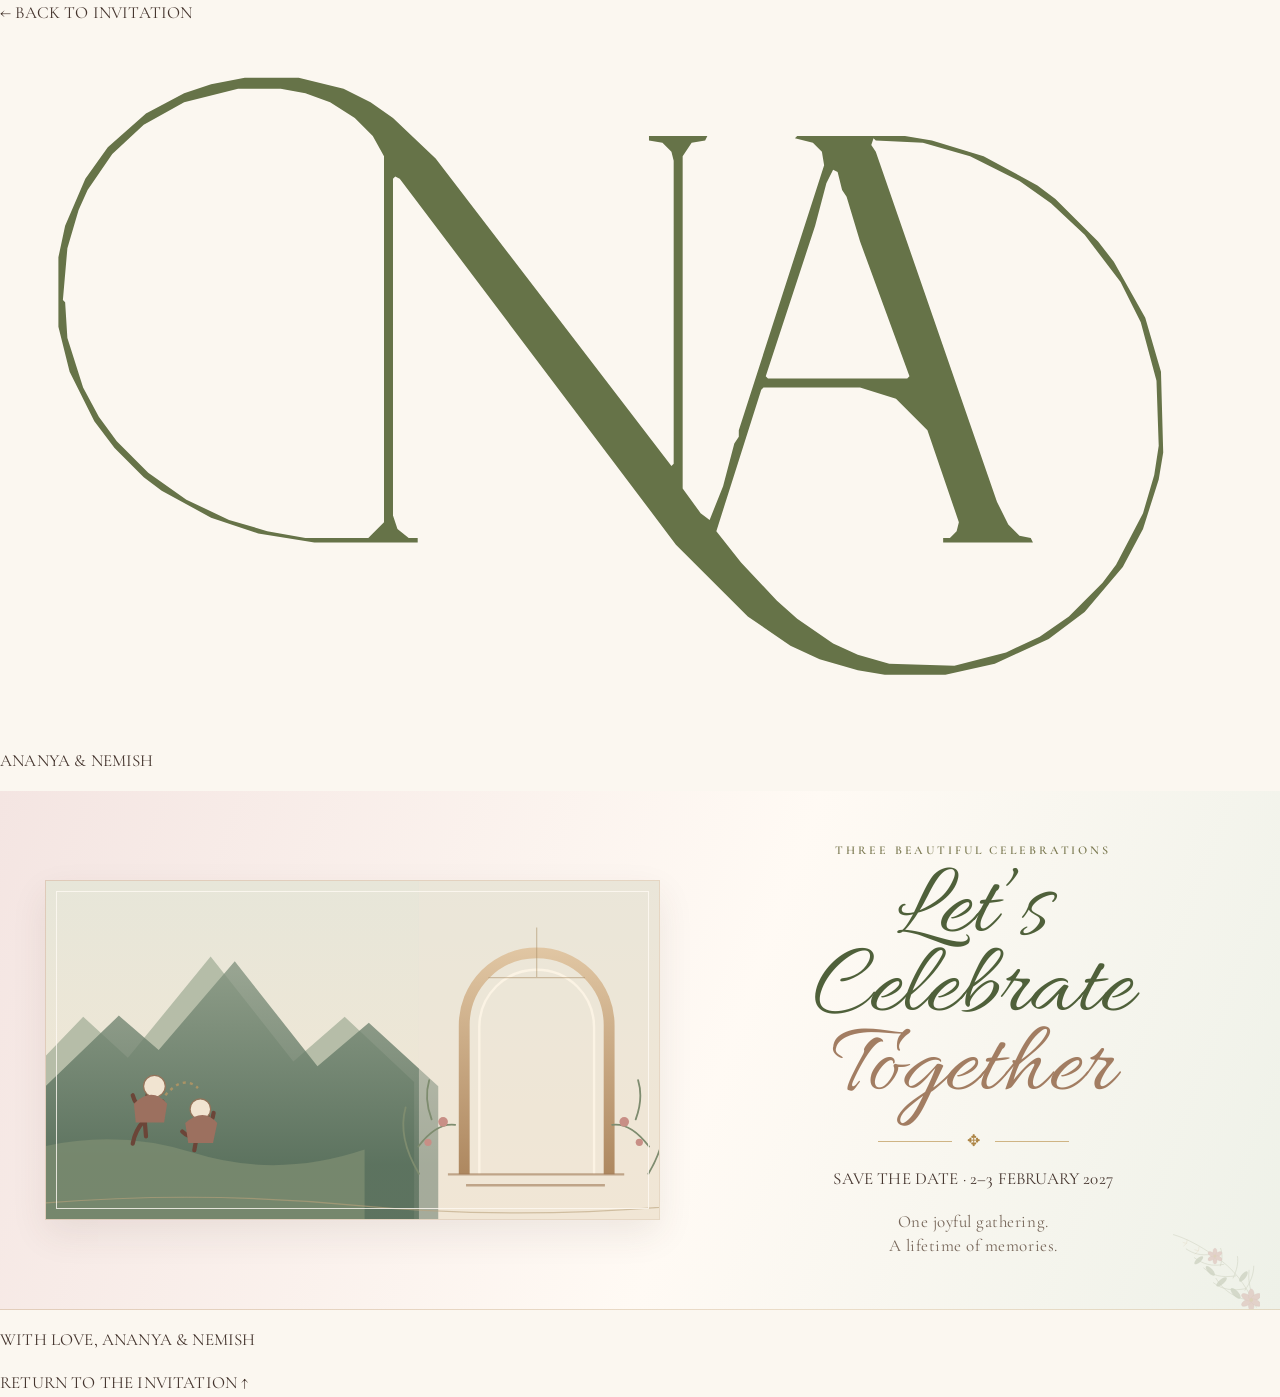
==== celebrate.html @ 3c519f2b "Add dedicated Let's Celebrate page" ====
<!doctype html>
<html lang="en">
<head>
<meta charset="utf-8"><meta name="viewport" content="width=device-width,initial-scale=1">
<meta name="theme-color" content="#fbf7f0">
<title>Let's Celebrate Together · Ananya &amp; Nemish</title>
<link rel="preconnect" href="https://fonts.googleapis.com"><link rel="preconnect" href="https://fonts.gstatic.com" crossorigin>
<link href="https://fonts.googleapis.com/css2?family=Allura&family=Cormorant+Garamond:wght@400;500;600;700&display=swap" rel="stylesheet">
<link rel="stylesheet" href="styles.css">
</head>
<body class="event-detail-page celebrate-page">
<header class="event-page-header"><a href="index.html" class="event-page-back">← BACK TO INVITATION</a><img src="assets/na-monogram.svg" alt="NA monogram"><p>ANANYA <span>&amp;</span> NEMISH</p></header>
<main class="event-page-main"><section class="celebrate-section reveal-section" id="celebrate">
      <div class="celebrate-image">
        <img src="assets/moments-illustration.svg" alt="A romantic garden landscape with a palace arch, hills and a couple walking together">
      </div>
      <div class="celebrate-copy">
        <p class="eyebrow">THREE BEAUTIFUL CELEBRATIONS</p>
        <h2>Let’s Celebrate<br><em>Together</em></h2>
        <div class="ornament-divider"><span></span><b>✥</b><span></span></div>
        <p class="save-date-line">SAVE THE DATE · 2–3 FEBRUARY 2027</p>
        <p>One joyful gathering.<br>A lifetime of memories.</p>
        
      </div>
      <div class="celebrate-floral" aria-hidden="true"></div>
    </section></main>
<footer class="event-page-footer"><p>WITH LOVE, ANANYA &amp; NEMISH</p><a href="index.html">RETURN TO THE INVITATION ↑</a></footer>
<script src="script.js" defer></script>
</body></html>
---- styles.css ----
:root{
  --paper:#fbf7f0;
  --paper-light:#fffdf9;
  --blush:#f2e3e2;
  --blush-deep:#ead0d1;
  --sage:#9ba78f;
  --sage-soft:#e8eee4;
  --olive:#566541;
  --gold:#ad8546;
  --gold-light:#cfb484;
  --ink:#44342d;
  --muted:#76665e;
  --line:rgba(162,128,75,.34);
  --serif:'Cormorant Garamond',Georgia,serif;
  --script:'Allura',cursive;
  --max:1320px;
}
*{box-sizing:border-box}
html{scroll-behavior:smooth;scroll-padding-top:20px}
body{margin:0;background:var(--paper);color:var(--ink);font-family:var(--serif);font-size:17px;line-height:1.55;letter-spacing:.01em}
a{color:inherit;text-decoration:none}
button,input,select,textarea{font:inherit}
::selection{background:#e7d2d1;color:#46342e}
img{max-width:100%}
.audio-engine{position:fixed;left:-10000px;top:0;width:180px;height:180px;overflow:hidden;pointer-events:none}
.audio-engine iframe{width:180px;height:180px}
.sound-toggle{
  position:fixed;z-index:90;top:18px;right:20px;width:46px;height:46px;border-radius:50%;
  display:grid;place-items:center;border:1px solid rgba(164,129,72,.55);
  background:rgba(255,251,244,.92);color:var(--olive);box-shadow:0 5px 20px rgba(57,43,32,.11);
  cursor:pointer;transition:background .25s,border-color .25s,transform .25s;
}
.sound-toggle:hover{transform:translateY(-2px);background:#f1e7d9}
.sound-symbol{font-size:23px;line-height:1;color:var(--olive)}
.sound-toggle[aria-pressed=true]{background:var(--olive);border-color:var(--olive);color:white}
.sound-toggle[aria-pressed=true] .sound-symbol{color:white}
#soundLabel{position:absolute;width:1px;height:1px;overflow:hidden;clip:rect(0,0,0,0);white-space:nowrap}
.eyebrow{margin:0;color:var(--gold);font-size:12px;font-weight:600;letter-spacing:.24em;line-height:1.65;text-transform:uppercase}
.ornament-divider{display:flex;align-items:center;justify-content:center;gap:15px;color:var(--gold);margin:18px auto}
.ornament-divider span{width:74px;height:1px;background:var(--gold-light)}
.ornament-divider b{font-size:16px;font-weight:400;line-height:1}
.hero{
  min-height:610px;position:relative;isolation:isolate;overflow:hidden;
  display:flex;align-items:center;justify-content:center;text-align:center;
  padding:68px 24px 54px;
  background:
    radial-gradient(ellipse at 50% 22%,rgba(255,255,255,.9),transparent 53%),
    linear-gradient(135deg,#fffaf4 0%,#f8eeea 48%,#f3f3e9 100%);
}
.hero-border{position:absolute;inset:17px clamp(12px,3vw,38px);border:1px solid rgba(168,134,79,.34);pointer-events:none}
.hero-border:before,.hero-border:after{content:"";position:absolute;width:42px;height:42px;border-color:rgba(173,133,70,.55);border-style:solid}
.hero-border:before{top:9px;left:9px;border-width:1px 0 0 1px}
.hero-border:after{right:9px;bottom:9px;border-width:0 1px 1px 0}
.hero-floral{position:absolute;width:min(26vw,330px);height:min(26vw,330px);background:url('assets/floral-corners.svg') left top/contain no-repeat;opacity:.83;pointer-events:none;z-index:-1}
.hero-floral-left{left:-20px;top:-10px}
.hero-floral-right{right:-20px;top:-10px;transform:scaleX(-1)}
.hero-arch{
  position:absolute;z-index:-1;top:42px;left:50%;transform:translateX(-50%);
  width:min(760px,78vw);height:505px;border:1px solid rgba(184,149,91,.24);
  border-bottom:0;border-radius:52% 52% 0 0/34% 34% 0 0;pointer-events:none;
}
.hero-arch:before{content:"";position:absolute;inset:22px 22px 0;border:1px solid rgba(184,149,91,.16);border-bottom:0;border-radius:52% 52% 0 0/34% 34% 0 0}
.hero-content{position:relative;z-index:1;width:min(900px,100%)}
.hero-monogram{display:block;width:128px;height:91px;object-fit:contain;margin:0 auto 21px}
.hero .eyebrow{margin-bottom:17px;color:#736b3f;font-size:13px;letter-spacing:.28em}
.couple-names{
  display:flex;align-items:baseline;justify-content:center;gap:clamp(12px,2.5vw,30px);
  margin:0 auto;color:var(--olive);font:400 clamp(76px,10vw,132px)/.88 var(--script);
  white-space:nowrap;
}
.couple-names i{font:400 .44em/1 var(--script);color:var(--gold);font-style:normal}
.hero .ornament-divider{margin:25px auto 14px}
.hero-date{margin:0;color:#473a2f;font:600 19px/1.5 var(--serif);letter-spacing:.25em}
.hero-venue{margin:7px 0 17px;color:#66564b;font-size:13px;font-weight:600;letter-spacing:.19em}
.hero-venue span{color:var(--gold);padding:0 5px}
.hero-countdown{display:flex;justify-content:center;align-items:center;gap:clamp(15px,3vw,32px);margin:19px auto 18px}
.hero-countdown>div{display:flex;flex-direction:column;align-items:center;min-width:42px}
.hero-countdown strong{font-size:22px;font-weight:500;line-height:1.1;color:#6b7252;font-variant-numeric:tabular-nums}
.hero-countdown span{font-size:9px;letter-spacing:.2em;color:#8a7968}
.hero-countdown i{height:25px;width:1px;background:var(--line)}
.scroll-link{display:inline-flex;flex-direction:column;align-items:center;gap:6px;margin-top:11px;color:#8a795e;font-size:9px;font-weight:600;letter-spacing:.22em}
.scroll-link span{font-size:18px;color:var(--gold);animation:arrowFloat 1.8s ease-in-out infinite}
@keyframes arrowFloat{0%,100%{transform:translateY(0)}50%{transform:translateY(6px)}}
.families-section{
  position:relative;isolation:isolate;overflow:hidden;padding:47px 24px 54px;
  background:linear-gradient(105deg,#fffaf5 0%,#fffdf9 48%,#fbf5f0 100%);
  border-top:1px solid rgba(181,145,89,.23);border-bottom:1px solid rgba(181,145,89,.23);
}
.section-floral{position:absolute;top:12px;width:180px;height:230px;z-index:-1;background:url('assets/floral-corners.svg') left top/contain no-repeat;opacity:.65}
.section-floral-left{left:-18px}
.section-floral-right{right:-18px;transform:scaleX(-1)}
.families-heading{text-align:center;position:relative;z-index:1}
.families-heading .eyebrow{font-size:13px;letter-spacing:.26em;color:var(--olive)}
.families-heading h2{margin:2px 0 0;color:#886f59;font:italic 400 35px/1.05 var(--serif)}
.families-heading .ornament-divider{margin:13px auto 18px}
.family-grid{
  max-width:1180px;margin:0 auto;display:grid;grid-template-columns:minmax(0,1fr) 150px minmax(0,1fr);
  align-items:center;gap:clamp(20px,4vw,54px);position:relative;z-index:1;
}
.family-card{text-align:center;padding:8px 15px 13px}
.family-role{margin:0 0 12px;color:var(--gold);font-size:12px;font-weight:600;letter-spacing:.24em}
.family-card h3{margin:0 0 10px;color:#43362f;font:600 clamp(26px,2.4vw,36px)/1.08 var(--serif);letter-spacing:.025em}
.parent-line{margin:0;color:#665851;font-size:19px;line-height:1.3;font-weight:500}
.family-emblem{height:112px;display:flex;align-items:center;justify-content:center;gap:14px}
.family-emblem img{width:112px;height:85px;object-fit:contain}
.emblem-rule{height:85px;width:1px;background:rgba(171,135,79,.46)}
.celebrate-section{
  position:relative;max-width:1400px;margin:0 auto;padding:28px clamp(20px,3.5vw,48px);
  display:grid;grid-template-columns:1.08fr .92fr;gap:clamp(26px,4vw,58px);align-items:center;
  background:linear-gradient(110deg,#f4e5e2 0%,#fffaf4 56%,#eef1e8 100%);
  border-bottom:1px solid rgba(173,133,70,.25);
}
.celebrate-image{position:relative;min-height:338px;overflow:hidden;border:1px solid rgba(169,132,81,.29);box-shadow:0 14px 34px rgba(76,54,44,.09)}
.celebrate-image:after{content:"";position:absolute;inset:10px;border:1px solid rgba(255,251,244,.8);pointer-events:none}
.celebrate-image img{width:100%;height:100%;min-height:338px;display:block;object-fit:cover;object-position:center 44%;transition:transform 1s ease}
.celebrate-section:hover .celebrate-image img{transform:scale(1.025)}
.celebrate-copy{text-align:center;padding:22px 15px;position:relative;z-index:1}
.celebrate-copy .eyebrow{color:#7b7951}
.celebrate-copy h2{margin:12px 0 0;color:#4f603a;font:400 clamp(70px,8vw,104px)/.77 var(--script)}
.celebrate-copy h2 em{font-style:normal;color:#a27d62}
.celebrate-copy .ornament-divider{margin:24px auto 17px}
.celebrate-copy>p:last-child{margin:0;color:#77675a;font-size:17px;line-height:1.45;letter-spacing:.03em}
.celebrate-floral{position:absolute;right:0;bottom:0;width:170px;height:150px;background:url('assets/floral-corners.svg') right bottom/contain no-repeat;opacity:.3;transform:rotate(180deg);pointer-events:none}
.event-band{
  position:relative;max-width:1450px;margin:0 auto;padding:24px clamp(18px,3.6vw,52px);
  display:grid;grid-template-columns:minmax(250px, .95fr) minmax(205px,.72fr) minmax(410px,1.35fr);
  gap:clamp(20px,3vw,42px);align-items:center;min-height:350px;
  border-bottom:1px solid rgba(166,133,89,.31);scroll-margin-top:16px;
}
.haldi-band{background:linear-gradient(100deg,#fff7e8 0%,#fcf4e9 55%,#fffaf3 100%)}
.mehendi-band{background:linear-gradient(100deg,#f4e5e4 0%,#f7eeee 52%,#fcf7f1 100%)}
.wedding-band{background:linear-gradient(100deg,#edf2e9 0%,#f2f4ed 55%,#fffaf6 100%)}
.event-photo{position:relative;height:294px;overflow:hidden;border:1px solid rgba(158,125,79,.32);box-shadow:0 10px 26px rgba(66,47,38,.10);background:#f1e6d9}
.event-photo:after{content:"";position:absolute;inset:8px;border:1px solid rgba(255,250,241,.8);pointer-events:none}
.event-photo img{display:block;width:100%;height:100%;object-fit:cover;object-position:center 48%;transition:transform 1s ease}
.event-band:hover .event-photo img{transform:scale(1.035)}
.event-title{text-align:center;padding:12px 0}
.event-kicker{margin:0 0 8px;color:#97764e;font-size:10px;font-weight:600;letter-spacing:.18em}
.event-title h2{margin:0;color:#596544;font:400 clamp(64px,6vw,86px)/.82 var(--script);white-space:nowrap}
.event-subtitle{margin:9px 0 0;color:#59493d;font-size:14px;font-weight:600;letter-spacing:.21em;line-height:1.2}
.small-flourish{display:inline-block;margin-top:14px;color:var(--gold);font-size:17px}
.event-details{min-width:0;padding:10px 0 8px}
.event-facts{display:flex;flex-direction:column;gap:7px;margin:0 0 15px;padding:0 0 15px;border-bottom:1px solid rgba(169,133,77,.28)}
.event-facts p{display:flex;align-items:center;gap:10px;margin:0;color:#56483d;line-height:1.2}
.fact-icon{width:20px;flex:0 0 20px;text-align:center;color:#b28b49;font-size:19px;line-height:1}
.fact-label{font-size:13px;letter-spacing:.095em;font-weight:600}
.event-facts strong{font-size:17px;letter-spacing:.06em;font-weight:700;color:#4f5a3b}
.music-note{font-size:23px}
.dress-code h3{display:flex;align-items:center;justify-content:center;gap:9px;margin:0 0 13px;color:#6b5a48;font-size:11px;font-weight:600;letter-spacing:.2em;text-align:center}
.dress-code h3 span{display:block;width:31px;height:1px;background:#c6aa7a}
.palette-grid{display:grid;grid-template-columns:repeat(4,minmax(0,1fr));gap:clamp(5px,1.1vw,14px);align-items:start}
.palette-swatch{min-width:0;display:flex;align-items:center;flex-direction:column;text-align:center;gap:2px}
.paint-mark{
  display:block;width:clamp(51px,5vw,76px);height:27px;margin:0 auto 2px;
  background:var(--swatch);-webkit-mask:url('assets/paint-stroke.svg') center/100% 100% no-repeat;
  mask:url('assets/paint-stroke.svg') center/100% 100% no-repeat;
  filter:drop-shadow(0 1px 1px rgba(87,67,47,.14));
}
.palette-swatch b{display:block;max-width:100%;color:#5d5146;font-size:10px;line-height:1.25;letter-spacing:.02em;font-weight:700}
.palette-swatch code{font-family:var(--serif);font-size:12px;line-height:1.15;color:#827363;letter-spacing:.04em}
.dress-note{margin:9px 0 0;color:#83776a;font-size:11px;text-align:center;font-style:italic}
.venue-section{
  position:relative;isolation:isolate;overflow:hidden;padding:76px 24px 68px;text-align:center;
  background:linear-gradient(140deg,#f0f3e9 0%,#fdf9f2 51%,#f3e7e6 100%);
  border-bottom:1px solid rgba(169,132,80,.25);
}
.venue-floral{position:absolute;top:-5px;width:230px;height:270px;background:url('assets/floral-corners.svg') left top/contain no-repeat;opacity:.75;z-index:-1}
.venue-floral-left{left:-15px}
.venue-floral-right{right:-15px;transform:scaleX(-1)}
.venue-content{max-width:760px;margin:0 auto;position:relative;z-index:1}
.venue-content .eyebrow{color:#79835c}
.venue-content h2{margin:8px 0 0;color:#4e5e3d;font:400 clamp(39px,5vw,58px)/1.03 var(--serif);letter-spacing:.035em}
.venue-location{margin:7px 0 12px;color:#93764e;font-size:12px;font-weight:700;letter-spacing:.23em}
.venue-address{margin:0;color:#74675d;font-size:16px;line-height:1.4}
.map-link{display:inline-flex;align-items:center;gap:12px;margin:20px auto 25px;padding:10px 28px;border:1px solid #aa8249;border-radius:40px;color:#8a6539;font-size:11px;font-weight:700;letter-spacing:.18em;transition:background .25s,color .25s}
.map-link:hover{background:#a27a45;color:#fff}
.map-link span{font-size:16px}
.stay-details{display:flex;justify-content:center;align-items:center;gap:32px;margin:0 auto;padding-top:17px;border-top:1px solid rgba(162,128,75,.25);max-width:480px}
.stay-details div{display:flex;flex-direction:column;gap:1px}
.stay-details span{color:#927a5d;font-size:10px;letter-spacing:.18em;font-weight:700}
.stay-details strong{font-size:15px;font-weight:700;letter-spacing:.06em}
.stay-details small{font-size:13px;color:#817469}
.stay-details i{display:block;height:42px;width:1px;background:var(--line)}
.rsvp-section{
  position:relative;isolation:isolate;overflow:hidden;padding:76px 24px 82px;text-align:center;
  background:linear-gradient(110deg,#f8eded 0%,#fffaf4 50%,#edf2e9 100%);
}
.rsvp-frame{position:absolute;inset:28px clamp(12px,4vw,54px);border:1px solid rgba(174,135,79,.32);pointer-events:none;z-index:-1}
.rsvp-frame:before{content:"";position:absolute;left:50%;top:-1px;transform:translateX(-50%);width:min(470px,70%);height:95px;border:1px solid rgba(174,135,79,.28);border-bottom:0;border-radius:50% 50% 0 0/100% 100% 0 0;background:rgba(255,250,244,.16)}
.rsvp-floral{position:absolute;top:0;width:240px;height:310px;background:url('assets/floral-corners.svg') left top/contain no-repeat;opacity:.67;z-index:-1}
.rsvp-floral-left{left:-5px}
.rsvp-floral-right{right:-5px;transform:scaleX(-1)}
.rsvp-inner{max-width:700px;margin:0 auto;position:relative;z-index:1}
.rsvp-inner .eyebrow{color:#927453}
.rsvp-inner h2{margin:2px 0 0;color:#596744;font:400 clamp(65px,8vw,88px)/.9 var(--script)}
.rsvp-inner h2 em{font-style:normal;color:#a77e67}
.rsvp-intro{margin:10px auto 25px;color:#76665c;font-size:17px}
.rsvp-form{position:relative;padding:30px clamp(18px,4vw,46px);background:rgba(255,253,249,.9);border:1px solid rgba(168,132,81,.36);box-shadow:0 14px 38px rgba(72,51,43,.07);text-align:left}
.rsvp-form:before{content:"";position:absolute;inset:8px;border:1px solid rgba(168,132,81,.18);pointer-events:none}
.form-grid{display:grid;grid-template-columns:.65fr 1.35fr;gap:15px 14px;position:relative;z-index:1}
.field{display:flex;flex-direction:column;gap:5px;min-width:0}
.field>span,.attendance legend{font-family:var(--serif);color:#75634f;font-size:12px;letter-spacing:.16em;font-weight:700}
.field small{font-size:10px;letter-spacing:.04em;color:#9a8876}
.field input,.field select,.field textarea{width:100%;border:1px solid #d8c9b9;border-radius:0;background:#fffdf9;color:#4d3e34;padding:11px 12px;font-size:15px;outline:none;transition:border-color .2s,box-shadow .2s}
.field textarea{resize:vertical;min-height:72px}
.field input:focus,.field select:focus,.field textarea:focus{border-color:#9e875f;box-shadow:0 0 0 3px rgba(173,133,70,.11)}
.attendance{grid-column:1/-1;display:grid;grid-template-columns:1fr 1fr;gap:10px;border:0;padding:0;margin:0}
.attendance legend{grid-column:1/-1;padding:0 0 3px}
.attendance label{position:relative;cursor:pointer;min-width:0}
.attendance input{position:absolute;inset:0;opacity:0;cursor:pointer}
.attendance label span{display:flex;align-items:center;justify-content:center;min-height:53px;padding:10px;border:1px solid #d8c9b9;background:#fffdf9;color:#66564c;transition:.2s}
.attendance b{font:600 19px/1.1 var(--serif)}
.attendance input:checked+span{background:#edf1e7;border-color:#8d9a7e;box-shadow:inset 0 0 0 1px #8d9a7e}
.attendance input:focus-visible+span{outline:2px solid var(--gold);outline-offset:2px}
.guest-field,.note-field{grid-column:1/-1}
.submit-rsvp{position:relative;z-index:1;display:flex;width:100%;justify-content:space-between;align-items:center;margin-top:20px;padding:13px 17px;border:1px solid #78845f;background:#78845f;color:#fffdf6;font-size:11px;letter-spacing:.19em;font-weight:700;cursor:pointer;transition:background .2s}
.submit-rsvp:hover{background:#586846}
.submit-rsvp span{font-size:18px}
.form-note{position:relative;z-index:1;margin:12px 0 0;text-align:center;color:#958576;font-size:11px}
.form-feedback{position:relative;z-index:1;margin-top:13px;padding:12px;border:1px solid #a8b49b;background:#edf2e9;color:#4e613f;text-align:center;font-size:14px}
.form-feedback[hidden],.guest-field[hidden]{display:none!important}
.site-footer{
  position:relative;isolation:isolate;overflow:hidden;min-height:360px;padding:74px 20px 58px;text-align:center;
  background:linear-gradient(180deg,#f5eeea 0%,#f9f5eb 100%);
}
.footer-garden{position:absolute;z-index:-1;left:0;right:0;bottom:0;height:275px;background:url('assets/footer-landscape.svg') center bottom/100% 100% no-repeat;opacity:.9}
.footer-content{position:relative;z-index:1;max-width:760px;margin:0 auto}
.footer-monogram{display:block;width:112px;height:75px;object-fit:contain;margin:0 auto 12px}
.footer-rule{display:flex;align-items:center;justify-content:center;gap:12px;color:var(--gold);margin:0 auto 12px}
.footer-rule span{width:68px;height:1px;background:var(--gold-light)}
.footer-rule b{font-size:16px;font-weight:400}
.footer-names{margin:0;color:#4e4838;font-size:18px;font-weight:700;letter-spacing:.25em}
.footer-names i{color:var(--gold);font-style:normal;padding:0 7px}
.footer-date{margin:8px 0 0;color:#84745d;font-size:11px;letter-spacing:.18em;font-weight:600}
.footer-date span{color:var(--gold);padding:0 5px}
.footer-thanks{margin:26px auto 12px;color:#786d5d;font-size:14px;letter-spacing:.16em}
.back-to-top{display:inline-block;margin-top:5px;padding-bottom:4px;border-bottom:1px solid var(--gold-light);color:#826b48;font-size:10px;letter-spacing:.19em;font-weight:700}
.reveal-section{opacity:0;transform:translateY(18px);transition:opacity .7s ease,transform .7s ease}
.reveal-section.is-visible{opacity:1;transform:translateY(0)}
@media(min-width:1200px){
  .hero{min-height:760px}
  .hero-monogram{width:145px;height:105px}
  .couple-names{font-size:142px}
  .event-photo{height:320px}
  .event-band{min-height:385px}
  .palette-grid{gap:13px}
  .paint-mark{width:78px;height:28px}
}
@media(max-width:1000px){
  .event-band{grid-template-columns:minmax(210px,.85fr) minmax(160px,.65fr) minmax(330px,1.4fr);gap:19px;padding-left:22px;padding-right:22px}
  .event-photo{height:270px}
  .event-title h2{font-size:68px}
  .event-kicker{font-size:9px}
  .palette-swatch b{font-size:9px}
  .palette-swatch code{font-size:11px}
  .paint-mark{height:24px}
}
@media(max-width:760px){
  .hero{min-height:670px;padding:75px 18px 50px}
  .hero-floral{width:220px;height:220px}
  .hero-arch{width:89vw;height:470px;top:55px}
  .hero-monogram{width:110px;height:80px}
  .couple-names{font-size:clamp(74px,14vw,108px);gap:13px}
  .hero .eyebrow{font-size:11px;letter-spacing:.2em}
  .hero-date{font-size:17px;letter-spacing:.18em}
  .hero-venue{font-size:11px;letter-spacing:.13em}
  .families-section{padding:39px 16px 42px}
  .families-heading .eyebrow{font-size:11px}
  .families-heading h2{font-size:30px}
  .family-grid{grid-template-columns:1fr 90px 1fr;gap:7px}
  .family-card{padding:7px 5px}
  .family-role{font-size:10px;letter-spacing:.16em;margin-bottom:9px}
  .family-card h3{font-size:clamp(20px,4vw,26px)}
  .parent-line{font-size:15px}
  .family-emblem{height:90px;gap:7px}
  .family-emblem img{width:78px;height:68px}
  .emblem-rule{height:66px}
  .celebrate-section{grid-template-columns:1fr 1fr;gap:15px;padding:18px}
  .celebrate-image,.celebrate-image img{min-height:260px;height:260px}
  .celebrate-copy h2{font-size:67px}
  .celebrate-copy .eyebrow{font-size:9px;letter-spacing:.15em}
  .celebrate-copy>p:last-child{font-size:14px}
  .event-band{grid-template-columns:1fr 1fr;grid-template-areas:"photo title" "details details";gap:17px;padding:20px 18px 22px;min-height:0}
  .event-photo{grid-area:photo;height:245px}
  .event-title{grid-area:title;align-self:center}
  .event-title h2{font-size:72px}
  .event-details{grid-area:details;padding:0 4px}
  .event-facts{display:grid;grid-template-columns:1fr 1fr;column-gap:14px;row-gap:7px}
  .event-facts p:last-child:nth-child(3){grid-column:1/-1}
  .dress-code{padding-top:2px}
  .palette-grid{gap:7px}
  .paint-mark{width:65px;height:24px}
  .palette-swatch b{font-size:9px}
  .palette-swatch code{font-size:11px}
  .venue-section{padding:60px 18px 55px}
  .venue-floral{width:150px;height:200px}
  .rsvp-section{padding:58px 16px 65px}
  .rsvp-floral{width:140px;height:220px}
  .site-footer{padding:60px 16px 55px}
  .footer-garden{height:230px}
}
@media(max-width:520px){
  .sound-toggle{top:12px;right:12px;width:39px;height:39px}
  .hero{min-height:650px;padding:64px 15px 48px}
  .hero-border{inset:11px}
  .hero-floral{width:150px;height:170px;opacity:.63}
  .hero-arch{width:94vw;height:430px;top:48px}
  .hero-monogram{width:96px;height:70px;margin-bottom:19px}
  .hero .eyebrow{font-size:9px;letter-spacing:.16em;margin-bottom:20px}
  .couple-names{font-size:clamp(63px,17vw,82px);gap:7px}
  .couple-names i{font-size:.42em}
  .hero .ornament-divider{margin:20px auto 12px}
  .hero .ornament-divider span{width:53px}
  .hero-date{font-size:15px;letter-spacing:.13em}
  .hero-venue{font-size:9px;letter-spacing:.1em;line-height:1.5}
  .hero-countdown{gap:12px;margin:19px auto 15px}
  .hero-countdown strong{font-size:19px}
  .hero-countdown span{font-size:7px;letter-spacing:.12em}
  .hero-countdown i{height:21px}
  .scroll-link{font-size:8px;margin-top:8px}
  .families-section{padding:35px 16px 33px}
  .section-floral{width:115px;height:160px;opacity:.45}
  .families-heading .eyebrow{font-size:9px;letter-spacing:.18em}
  .families-heading h2{font-size:27px}
  .families-heading .ornament-divider{margin:11px auto 13px}
  .family-grid{grid-template-columns:1fr;gap:8px}
  .family-card{padding:8px 5px}
  .family-role{font-size:9px;margin-bottom:6px}
  .family-card h3{font-size:27px;margin-bottom:7px}
  .parent-line{font-size:16px;line-height:1.2}
  .family-emblem{height:57px;gap:12px}
  .family-emblem img{width:76px;height:55px}
  .emblem-rule{height:38px}
  .celebrate-section{grid-template-columns:1fr;padding:15px 15px 20px;gap:12px}
  .celebrate-image,.celebrate-image img{height:235px;min-height:235px}
  .celebrate-copy{padding:8px 5px 10px}
  .celebrate-copy h2{font-size:72px}
  .celebrate-copy .ornament-divider{margin:16px auto 10px}
  .celebrate-copy>p:last-child{font-size:13px}
  .event-band{grid-template-columns:1fr;grid-template-areas:"photo" "title" "details";gap:9px;padding:15px 14px 22px}
  .event-photo{height:235px}
  .event-title{padding:5px 0 0}
  .event-kicker{font-size:9px;margin-bottom:5px}
  .event-title h2{font-size:70px}
  .event-subtitle{font-size:11px;margin-top:3px}
  .small-flourish{margin-top:6px;font-size:14px}
  .event-details{padding:2px 0 0}
  .event-facts{display:flex;gap:7px;align-items:flex-start;padding-bottom:12px;margin-bottom:12px}
  .event-facts p{gap:8px}
  .fact-label{font-size:10px;letter-spacing:.09em}
  .event-facts strong{font-size:14px}
  .fact-icon{font-size:16px;width:18px;flex-basis:18px}
  .dress-code h3{font-size:10px;margin-bottom:10px}
  .dress-code h3 span{width:25px}
  .palette-grid{gap:5px}
  .paint-mark{width:57px;height:22px;margin-bottom:3px}
  .palette-swatch b{font-size:8px;line-height:1.2}
  .palette-swatch code{font-size:10px}
  .dress-note{font-size:10px}
  .venue-section{padding:51px 17px 48px}
  .venue-floral{width:115px;height:170px;opacity:.5}
  .venue-content h2{font-size:39px}
  .venue-location{font-size:10px;letter-spacing:.16em}
  .venue-address{font-size:15px}
  .map-link{margin:17px auto 22px;padding:9px 24px;font-size:10px}
  .stay-details{gap:21px}
  .stay-details span{font-size:9px}
  .stay-details strong{font-size:13px}
  .stay-details small{font-size:12px}
  .rsvp-section{padding:51px 15px 54px}
  .rsvp-frame{inset:12px}
  .rsvp-floral{width:110px;height:170px;opacity:.45}
  .rsvp-inner .eyebrow{font-size:9px;letter-spacing:.16em}
  .rsvp-inner h2{font-size:72px}
  .rsvp-intro{font-size:15px;margin:7px auto 18px}
  .rsvp-form{padding:22px 14px}
  .form-grid{grid-template-columns:1fr;gap:12px}
  .field>span,.attendance legend{font-size:10px}
  .field input,.field select,.field textarea{font-size:14px;padding:10px}
  .attendance{grid-column:1}
  .attendance label span{min-height:46px;padding:8px}
  .attendance b{font-size:17px}
  .guest-field,.note-field{grid-column:1}
  .submit-rsvp{margin-top:16px;padding:12px 13px;font-size:10px}
  .form-note{font-size:10px}
  .site-footer{min-height:340px;padding:54px 15px 60px}
  .footer-garden{height:205px;background-size:auto 100%;background-position:center bottom}
  .footer-monogram{width:95px;height:66px}
  .footer-names{font-size:15px;letter-spacing:.19em}
  .footer-date{font-size:9px;letter-spacing:.1em}
  .footer-thanks{font-size:11px;letter-spacing:.12em;margin-top:24px}
  .back-to-top{font-size:9px}
}
@media(prefers-reduced-motion:reduce){
  html{scroll-behavior:auto}
  *,*::before,*::after{animation-duration:.01ms!important;animation-iteration-count:1!important;transition-duration:.01ms!important}
  .reveal-section{opacity:1;transform:none}
}


/* Illustration-led event artwork: editorial, botanical, and intentionally soft-edged. */
.event-photo{
  position:relative;height:294px;overflow:hidden;
  border:1px solid rgba(158,125,79,.32);
  box-shadow:0 10px 26px rgba(66,47,38,.10);
  background:#f5eee3;
}
.event-photo:before{
  content:"";position:absolute;inset:0;z-index:1;pointer-events:none;
  background:linear-gradient(180deg,rgba(255,250,240,.05),rgba(255,250,240,.12));
}
.event-photo:after{
  content:"";position:absolute;inset:8px;z-index:2;
  border:1px solid rgba(255,250,241,.75);pointer-events:none;
}
.event-photo img{
  display:block;width:100%;height:100%;object-fit:cover;object-position:center 50%;
  transition:transform 1s ease;
}
.event-band:hover .event-photo img{transform:scale(1.025)}
.haldi-band .event-photo{background:#f7e7c4}
.mehendi-band .event-photo{background:#26382f}
.wedding-band .event-photo{background:#e6eee5}
@media(max-width:760px){
 .event-photo{height:245px}
}
@media(max-width:520px){
 .event-photo{height:235px}
}
\n\n
.countdown-section{
  position:relative;isolation:isolate;overflow:hidden;
  padding:38px 20px 30px;text-align:center;
  background:linear-gradient(105deg,#f4ece7 0%,#fbf6ef 48%,#f1eee4 100%);
  border-top:1px solid rgba(181,145,89,.3);
  border-bottom:1px solid rgba(181,145,89,.3);
}
.countdown-section:before,.countdown-section:after{
  content:"";position:absolute;top:18px;bottom:18px;width:1px;
  background:linear-gradient(transparent,rgba(174,137,83,.32),transparent);
}
.countdown-section:before{left:clamp(20px,7vw,100px)}
.countdown-section:after{right:clamp(20px,7vw,100px)}
.countdown-inner{max-width:960px;margin:0 auto;position:relative;z-index:1}
.countdown-inner>.eyebrow{
  margin:0;color:#806d56;font-size:12px;font-weight:600;letter-spacing:.3em
}
.countdown-inner h2{
  margin:7px 0 0;color:#596544;font:italic 400 clamp(30px,4vw,43px)/1.05 var(--serif)
}
.countdown-section .hero-countdown{
  gap:clamp(22px,5vw,64px);margin:24px auto 14px
}
.countdown-section .hero-countdown>div{min-width:90px}
.countdown-section .hero-countdown strong{
  font-size:clamp(36px,5vw,54px);font-weight:500;line-height:1;color:#69714e
}
.countdown-section .hero-countdown span{
  margin-top:7px;font-size:11px;letter-spacing:.25em;color:#8a7968
}
.countdown-section .hero-countdown i{height:48px;background:rgba(171,135,79,.38)}
.countdown-section .scroll-link{margin-top:5px}

@media(max-width:760px){
  .hero{min-height:590px;padding:65px 18px 44px}
  .countdown-section{padding:31px 14px 26px}
  .countdown-section .hero-countdown{gap:clamp(12px,4vw,26px);margin:20px auto 12px}
  .countdown-section .hero-countdown>div{min-width:54px}
  .countdown-section .hero-countdown strong{font-size:34px}
  .countdown-section .hero-countdown span{font-size:9px;letter-spacing:.16em}
  .countdown-section .hero-countdown i{height:36px}
}
@media(max-width:420px){
  .countdown-section .hero-countdown{gap:9px}
  .countdown-section .hero-countdown>div{min-width:48px}
  .countdown-section .hero-countdown strong{font-size:29px}
  .countdown-section .hero-countdown span{font-size:8px}
}
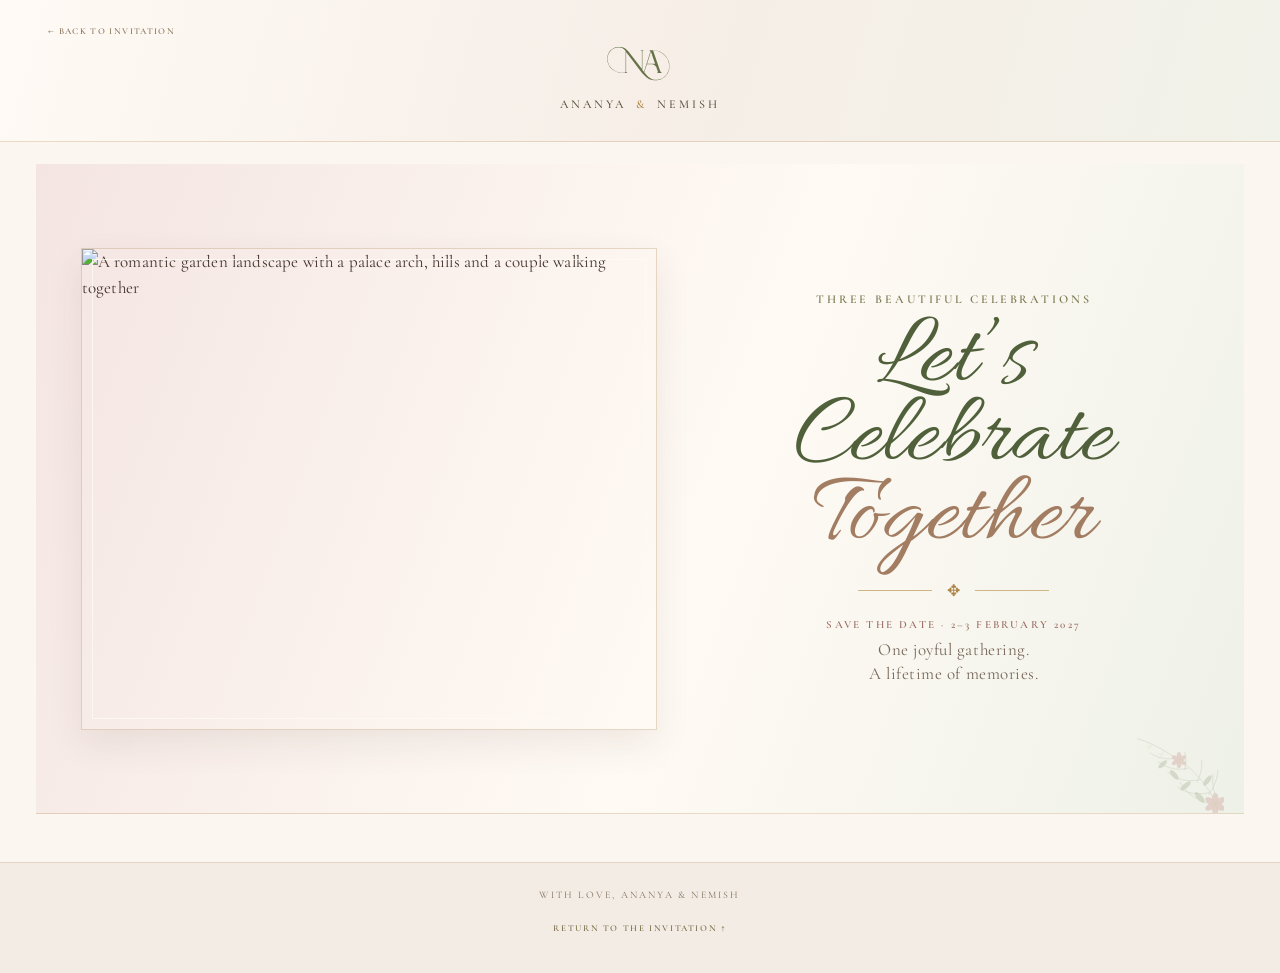
==== commit 8a411b58: "Refresh celebrate.html visual asset and date typography" ====
--- a/celebrate.html
+++ b/celebrate.html
@@ -12,7 +12,7 @@
 <header class="event-page-header"><a href="index.html" class="event-page-back">← BACK TO INVITATION</a><img src="assets/na-monogram.svg" alt="NA monogram"><p>ANANYA <span>&amp;</span> NEMISH</p></header>
 <main class="event-page-main"><section class="celebrate-section reveal-section" id="celebrate">
       <div class="celebrate-image">
-        <img src="assets/moments-illustration.svg" alt="A romantic garden landscape with a palace arch, hills and a couple walking together">
+        <img src="assets/celebrate-watercolor.jpg" alt="A romantic garden landscape with a palace arch, hills and a couple walking together">
       </div>
       <div class="celebrate-copy">
         <p class="eyebrow">THREE BEAUTIFUL CELEBRATIONS</p>
--- a/styles.css
+++ b/styles.css
@@ -476,3 +476,78 @@
   .countdown-section .hero-countdown strong{font-size:29px}
   .countdown-section .hero-countdown span{font-size:8px}
 }
+
+
+/* Standalone invitation sub-pages */
+.event-more{
+  display:inline-flex;align-items:center;justify-content:center;gap:8px;
+  margin-top:17px;padding:9px 15px;border:1px solid rgba(164,126,70,.48);
+  border-radius:999px;color:#786342;font-size:9px;font-weight:600;letter-spacing:.16em;
+  transition:background .25s ease,color .25s ease,border-color .25s ease;
+}
+.event-more:hover{background:#8a7952;color:#fffaf2;border-color:#8a7952}
+.celebrate-more{margin-top:18px}
+.save-date-line{
+  margin:17px 0 5px!important;color:#9b6e64!important;
+  font-size:11px!important;font-weight:600;letter-spacing:.2em
+}
+.event-detail-page{min-height:100vh;background:#fbf7f0}
+.event-page-header{
+  min-height:142px;display:flex;flex-direction:column;align-items:center;justify-content:center;
+  gap:7px;padding:20px 18px 15px;text-align:center;
+  background:linear-gradient(105deg,#fffaf5,#f6eee7 52%,#f1f2e9);
+  border-bottom:1px solid rgba(181,145,89,.3)
+}
+.event-page-header img{width:72px;height:54px;object-fit:contain}
+.event-page-header p{margin:0;color:#5c513e;font:500 12px/1 var(--serif);letter-spacing:.25em}
+.event-page-header p span{color:var(--gold);padding:0 4px}
+.event-page-back{
+  position:absolute;left:clamp(14px,4vw,48px);top:25px;
+  color:#8a795e;font-size:9px;font-weight:600;letter-spacing:.15em
+}
+.event-page-main{max-width:1500px;margin:0 auto;padding:22px clamp(12px,3vw,36px) 48px}
+.event-page-main .event-band{min-height:calc(100vh - 250px);padding-top:35px;padding-bottom:35px}
+.event-page-main .event-photo{height:min(56vh,520px)}
+.event-page-main .event-title h2{font-size:clamp(76px,8vw,112px)}
+.event-page-main .event-details{max-width:520px}
+.event-page-footer{
+  padding:25px 18px 34px;text-align:center;background:#f3ece4;
+  border-top:1px solid rgba(181,145,89,.25)
+}
+.event-page-footer p{margin:0 0 9px;color:#82705b;font-size:10px;letter-spacing:.22em}
+.event-page-footer a{color:#7c704d;font-size:9px;font-weight:600;letter-spacing:.18em}
+.celebrate-page .event-page-main .celebrate-section{min-height:calc(100vh - 250px);padding-top:45px;padding-bottom:45px}
+.celebrate-page .celebrate-image,.celebrate-page .celebrate-image img{min-height:480px}
+@media(max-width:760px){
+ .event-page-header{min-height:120px}
+ .event-page-back{position:static;order:3;margin-top:7px}
+ .event-page-main{padding:12px 10px 28px}
+ .event-page-main .event-band{min-height:0;padding:24px 14px}
+ .event-page-main .event-photo{height:270px}
+ .event-page-main .event-details{max-width:none}
+ .celebrate-page .event-page-main .celebrate-section{min-height:0;grid-template-columns:1fr;padding:20px 14px}
+ .celebrate-page .celebrate-image,.celebrate-page .celebrate-image img{min-height:270px;height:270px}
+}
+
+/* Countdown alignment and date typography refinements */
+.countdown-inner{
+  width:min(100%,1120px);
+  margin-inline:auto;
+  text-align:center;
+}
+.countdown-inner>.eyebrow,
+.countdown-inner h2{
+  display:block;
+  width:100%;
+  text-align:center;
+}
+.countdown-section .hero-countdown{
+  width:100%;
+  justify-content:center;
+  margin-inline:auto;
+}
+.event-facts .fact-label{
+  font-variant-numeric:lining-nums tabular-nums;
+  font-feature-settings:"lnum" 1,"tnum" 1;
+  white-space:nowrap;
+}
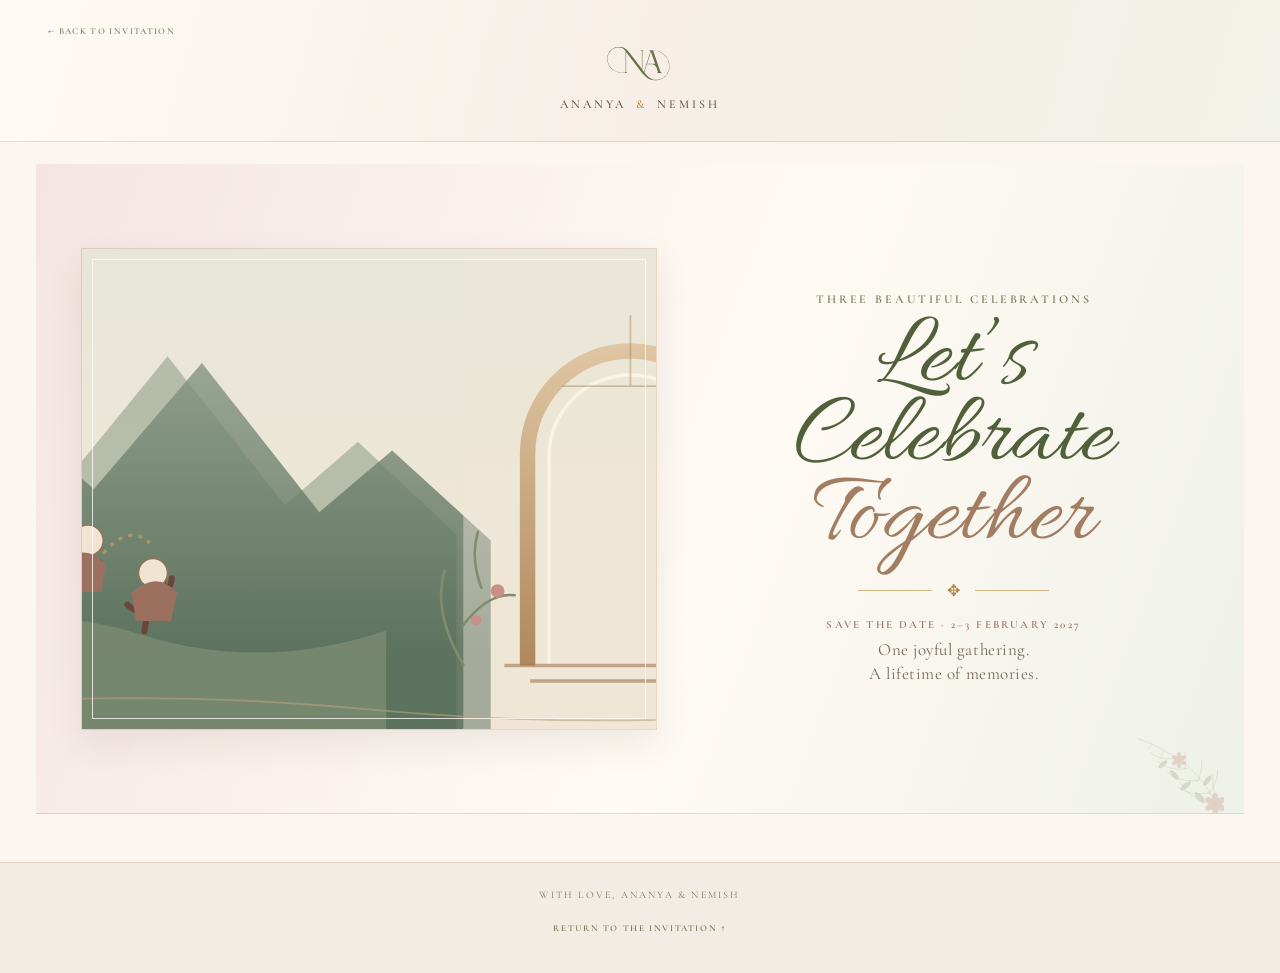
==== commit bfd52e89: "Keep existing image paths valid while refining event page content" ====
--- a/celebrate.html
+++ b/celebrate.html
@@ -12,7 +12,7 @@
 <header class="event-page-header"><a href="index.html" class="event-page-back">← BACK TO INVITATION</a><img src="assets/na-monogram.svg" alt="NA monogram"><p>ANANYA <span>&amp;</span> NEMISH</p></header>
 <main class="event-page-main"><section class="celebrate-section reveal-section" id="celebrate">
       <div class="celebrate-image">
-        <img src="assets/celebrate-watercolor.jpg" alt="A romantic garden landscape with a palace arch, hills and a couple walking together">
+        <img src="assets/moments-illustration.svg" alt="A romantic garden landscape with a palace arch, hills and a couple walking together">
       </div>
       <div class="celebrate-copy">
         <p class="eyebrow">THREE BEAUTIFUL CELEBRATIONS</p>
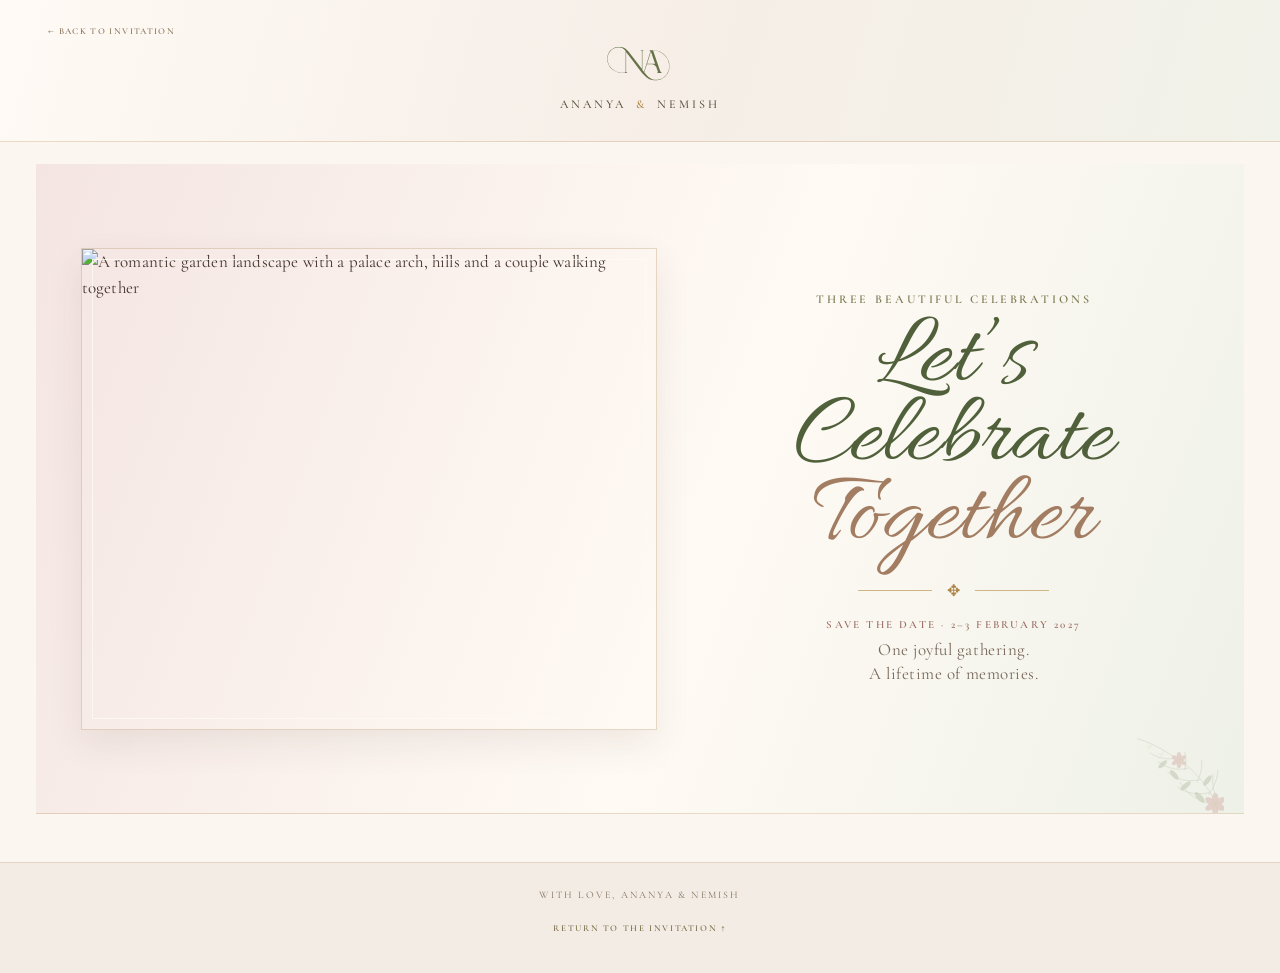
==== commit da1383af: "Use selected watercolor artwork strip in celebrate.html" ====
--- a/celebrate.html
+++ b/celebrate.html
@@ -12,7 +12,7 @@
 <header class="event-page-header"><a href="index.html" class="event-page-back">← BACK TO INVITATION</a><img src="assets/na-monogram.svg" alt="NA monogram"><p>ANANYA <span>&amp;</span> NEMISH</p></header>
 <main class="event-page-main"><section class="celebrate-section reveal-section" id="celebrate">
       <div class="celebrate-image">
-        <img src="assets/moments-illustration.svg" alt="A romantic garden landscape with a palace arch, hills and a couple walking together">
+        <img src="assets/event-artwork-strip.avif" alt="A romantic garden landscape with a palace arch, hills and a couple walking together">
       </div>
       <div class="celebrate-copy">
         <p class="eyebrow">THREE BEAUTIFUL CELEBRATIONS</p>
--- a/styles.css
+++ b/styles.css
@@ -427,7 +427,9 @@
 @media(max-width:520px){
  .event-photo{height:235px}
 }
-\n\n
+
+
+
 .countdown-section{
   position:relative;isolation:isolate;overflow:hidden;
   padding:38px 20px 30px;text-align:center;
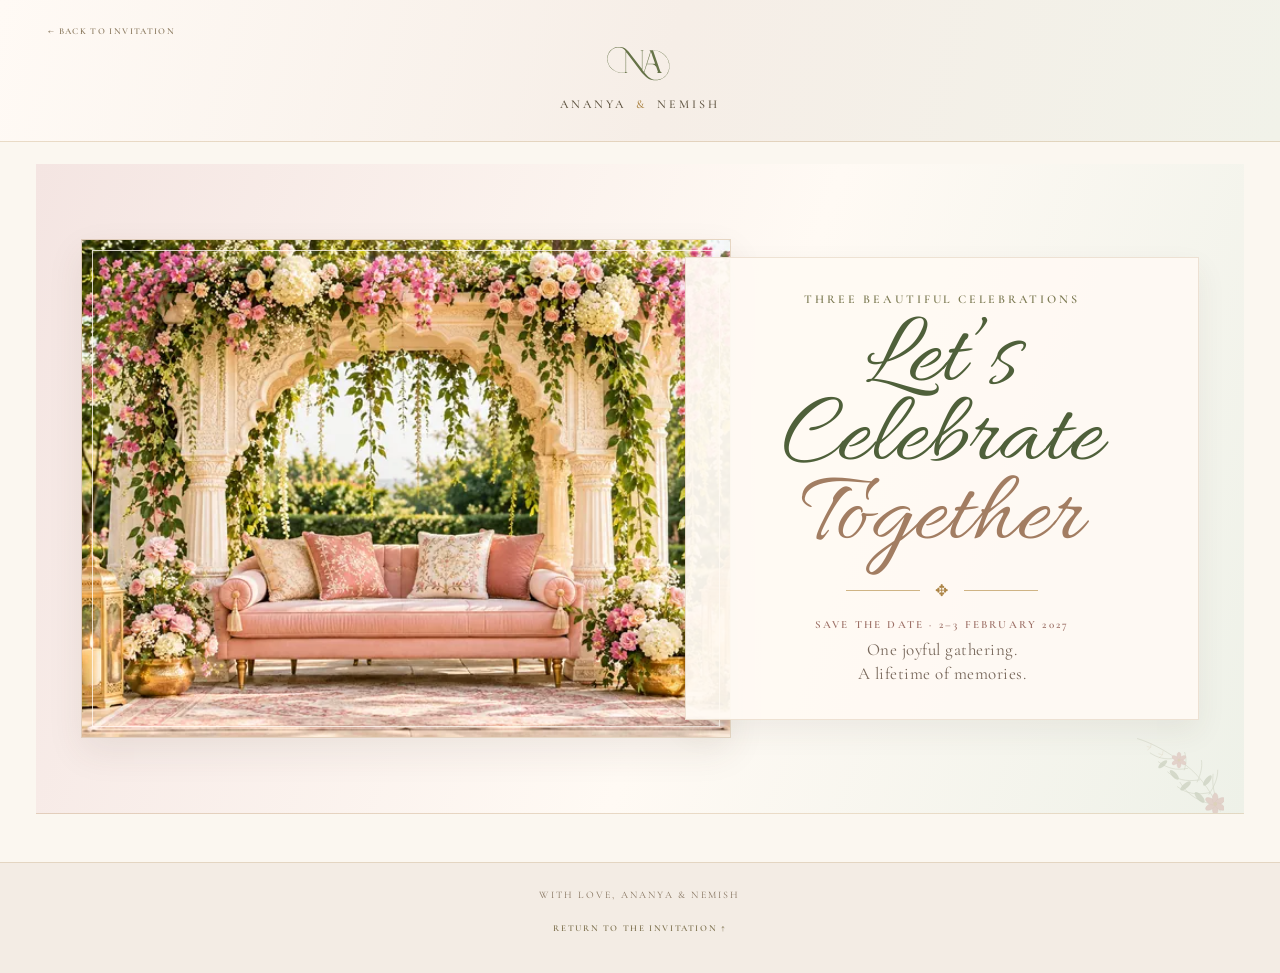
==== commit 05fbf07d: "Use separate high-resolution artwork for each wedding celebration" ====
--- a/celebrate.html
+++ b/celebrate.html
@@ -12,7 +12,7 @@
 <header class="event-page-header"><a href="index.html" class="event-page-back">← BACK TO INVITATION</a><img src="assets/na-monogram.svg" alt="NA monogram"><p>ANANYA <span>&amp;</span> NEMISH</p></header>
 <main class="event-page-main"><section class="celebrate-section reveal-section" id="celebrate">
       <div class="celebrate-image">
-        <img src="assets/event-artwork-strip.avif" alt="A romantic garden landscape with a palace arch, hills and a couple walking together">
+        <img src="assets/celebrate-together.webp" alt="A romantic garden landscape with a palace arch, hills and a couple walking together">
       </div>
       <div class="celebrate-copy">
         <p class="eyebrow">THREE BEAUTIFUL CELEBRATIONS</p>
--- a/styles.css
+++ b/styles.css
@@ -553,3 +553,75 @@
   font-feature-settings:"lnum" 1,"tnum" 1;
   white-space:nowrap;
 }
+
+
+
+
+
+
+/* Individual event artwork: generous framing with a controlled title overlap. */
+.celebrate-section{
+  grid-template-columns:minmax(0,1.08fr) minmax(0,.92fr);
+  gap:0;
+}
+.celebrate-image{
+  min-height:430px;
+  height:clamp(360px,39vw,500px);
+  z-index:1;
+  margin-right:-46px;
+}
+.celebrate-image img{
+  width:100%;
+  height:100%;
+  min-height:0;
+  object-fit:cover;
+  object-position:center;
+}
+.celebrate-copy{
+  z-index:2;
+  margin-left:0;
+  padding:32px clamp(20px,3vw,42px);
+  background:rgba(255,250,244,.94);
+  border:1px solid rgba(169,132,81,.2);
+  box-shadow:0 12px 28px rgba(76,54,44,.07);
+}
+.event-band{
+  grid-template-columns:minmax(300px,1.02fr) minmax(190px,.7fr) minmax(360px,1.2fr);
+  gap:0;
+}
+.event-photo{
+  height:clamp(320px,30vw,390px);
+  min-height:320px;
+  margin-right:-38px;
+  z-index:1;
+}
+.event-photo img{
+  width:100%;
+  height:100%;
+  object-fit:cover;
+  object-position:center;
+}
+.event-title{
+  position:relative;
+  z-index:2;
+  padding:22px 16px;
+  margin-right:12px;
+  background:rgba(255,250,244,.94);
+  border:1px solid rgba(169,132,81,.18);
+  box-shadow:0 10px 24px rgba(76,54,44,.06);
+}
+@media(max-width:1000px){
+  .event-band{
+    grid-template-columns:minmax(260px,1fr) minmax(170px,.7fr) minmax(300px,1.1fr);
+  }
+  .event-photo{height:320px;min-height:300px;margin-right:-28px}
+  .event-title{padding:18px 10px}
+}
+@media(max-width:760px){
+  .celebrate-section{grid-template-columns:1fr;gap:0}
+  .celebrate-image{height:auto;min-height:0;aspect-ratio:16/10;margin:0}
+  .celebrate-copy{margin:-28px 14px 0;padding:24px 18px}
+  .event-band{grid-template-columns:1fr;gap:12px}
+  .event-photo{height:auto;min-height:0;aspect-ratio:16/10;margin:0}
+  .event-title{margin:-26px 14px 0;padding:18px 12px}
+}
